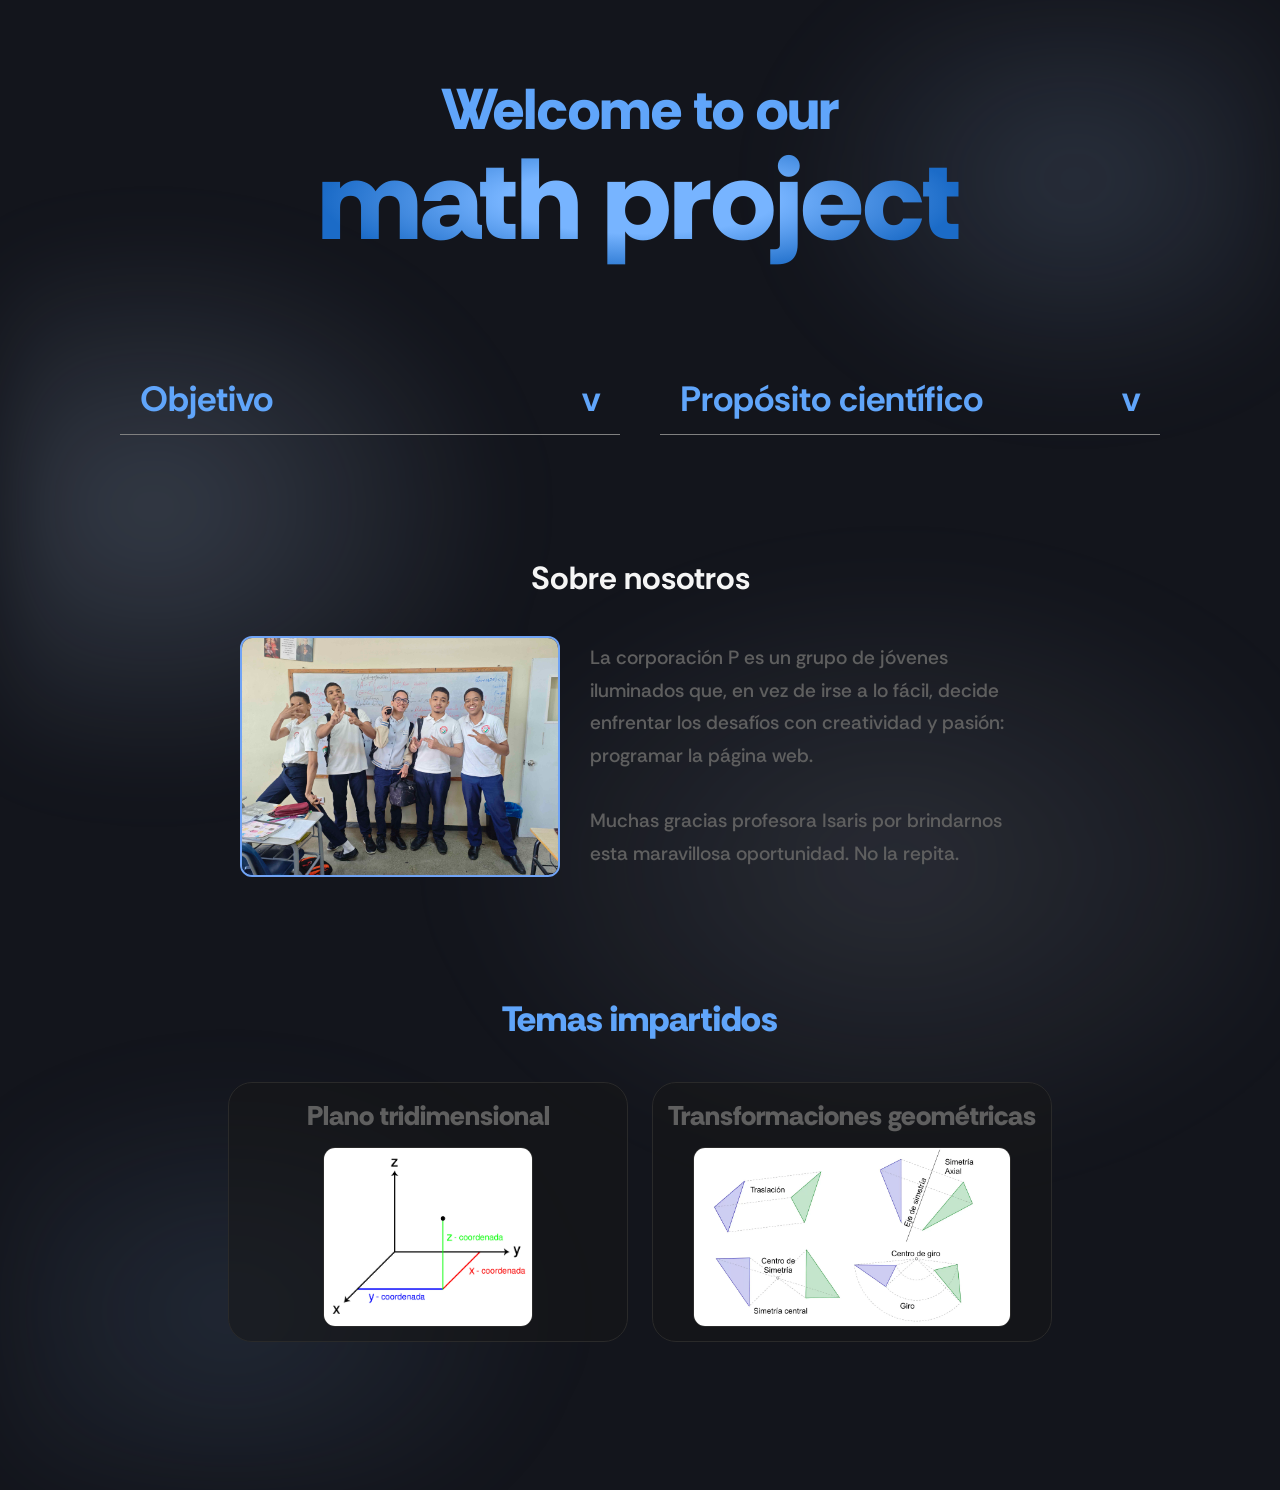
==== index.html @ 7d9f314c "micro-fix #9" ====
<!DOCTYPE html>
<html>

<head>
    <link rel="stylesheet" href="super2.css">
    <link rel="stylesheet" href="super1.css">
    <meta charset="utf-8">
    <title>Inicio</title>
</head>

<body style="font-size: 120%;">
    <div class="hovering-bar">

        <a class="bar-logo" href="index.html">CP</a>

        <ul class="linkbar">
            <li><a href="Planos.html">Planos</a></li>
            <li><a href="Transformaciones.html">Transformaciones</a></li>
        </ul>

        <article class="linkbar-right">
            <a href="suscripcion.html">Doname porfa</a>
        </article>
    </div>

<section>
    <h1 class="haches fade-up" style="font-size: 300%">Welcome to our<br><span class="half-title" style="font-size: 200%">math project</span></h1>
    
    <div class="dropdown-markup">
        <div class="dropdown-box fade-up">
            <article class="dropdown-heading">
                <h3 class="haches" style="margin: 0;">Objetivo<span>v</span></h3>
            </article>
            <article class="dropdown-text">
                <p class="texto" style="text-align: justify !important;">El objetivo de esta página web es tanto comprender qué son los elementos matemáticos plano tridimensional y transformación geométrica, como también la importancia y uso de cada uno en el día a día.</p>
            </article>
        </div>
        <div class="dropdown-box fade-up">
            <article class="dropdown-heading">
                <h3 class="haches" style="margin: 0;">Propósito científico<span>v</span></h3>
            </article>
            <article class="dropdown-text">
                <p class="texto" style="text-align: justify !important;">Comprender de manera clara y estructurada los conceptos fundamentales de los elementos geométricos en el plano y en el espacio tridimensional, así como las transformaciones geométricas, y analizar su relevancia práctica y aplicaciones en la vida cotidiana, afin de fomentar una comprensión matemática significativa y funcional.</p>
            </article>
        </div>
    </div>

    <div class="about-us fade-up">
        <h2>Sobre nosotros</h2>
        <img src="imagenes/IMG_20260525_134400.jpg" class="about-us-img">
        <p class="about-us-text fade-up">La corporación P es un grupo de jóvenes iluminados que, en vez de irse a lo fácil, decide enfrentar los desafíos con creatividad y pasión: programar la página web.<br><br>Muchas gracias profesora Isaris por brindarnos esta maravillosa oportunidad. No la repita.</p>
    </div>
</section>

<section>
    <h1 class="haches fade-up">Temas impartidos</h1>
    <div class="topics-grid fade-up" style="margin-bottom: 80px;">
        <article class="topics-card">
            <a href="Planos.html" class="clickable-region"></a>
            <h3>Plano tridimensional</h3>
            <img src="imagenes/Coord_planes_color_es.jpg" class="topics-card"></img>
        </article>
        <article class="topics-card">
            <a href="Transformaciones.html" class="clickable-region"></a>
            <h3>Transformaciones geométricas</h3>
            <img src="imagenes/transformaciones-isomericas.webp" class="topics-card"></img>
        </article>
    </div>
</section>

<script src="scrips.js"></script>
</body>

</html>
---- super2.css ----
/* Decoracion de la pagina */

@import url('https://fonts.googleapis.com/css2?family=Rethink+Sans:ital,wght@0,400..800;1,400..800&display=swap');

/* <-- alinear texto */
h1,
h2,
h3,
p,
body {
    font-family: 'Rethink Sans', sans-serif;
    text-decoration: wavy;
    text-align: center !important;
    margin-bottom: 40px;
}

.lista {
    font-size: 1.6rem;
    text-decoration: none;
    color: #ffffff;
    text-align: start;
}

/* <-- tamaño del texto */
.hero h1,
.hero h2 {
    font-size: 3rem;
}

/* añadir margen */
body {
    margin: 0 40px;
    padding-top: 80px;
}

.haches {
    font-size: 2.2rem;
    color: rgb(96, 165, 250);
    text-align: left;
    line-height: 1.05;
}

.half-title {
    font-size: 4.7rem;
    padding-top: 4px;
    padding-bottom: 4px;
    background: radial-gradient(rgb(119, 180, 255) 30%, rgb(27, 107, 199) 70%);
    background-clip: text;
    color: transparent;
}

.hovering-bar {
    display: flex;
    align-items: center;
    justify-content: space-between;
    height: 14%;
    padding: 0 80px;
    width: 100%;
    position: fixed;
    top: 0;
    left: 0;
    z-index: 999;
    transform: translateY(-100%);
    background: rgba(51, 51, 61, 0.5);
    transition: all 0.3s ease;
    backdrop-filter: blur(8px);
}

.hovering-bar:before {
    content: "";
    position: absolute;
    bottom: -45px;
    width: 100%;
    height: 45px;
}

.hovering-bar:hover {
    transform: translateY(0);
}

.bar-logo {
    display: inline-block;
    background: #d4d3eb;
    border-radius: 8px;
    color: #53aa40;
    font-weight: 900;
    font-size: 140%;
    padding: 4px 12px;
    text-decoration: none;
}

.linkbar {
    display: flex;
    list-style: none;
    gap: 0;
    margin: 0;
    padding: 0;
}

.linkbar a {
    display: block;
    padding: 0 12px;
    font-weight: 700;
    font-size: 150%;
    letter-spacing: 1.5px;
    text-transform: uppercase;
    color: #111;
    text-decoration: none;
    line-height: 50px;
}

.linkbar a:hover {
    opacity: 0.5;
}

.linkbar-right {
    display: flex;
    align-items: center;
    gap: 16px;
    font-weight: 700;
    font-size: 150%;
    letter-spacing: 1.5px;
    text-transform: uppercase;
}

.linkbar-right a {
    text-decoration: none;
}

.about-us {
    display: flex;
    flex-wrap: wrap;
    align-items: center;
    gap: 30px;
    width: 800px;
    margin-bottom: 60px;
}

.about-us-img {
    display: block;
    width: 320px;
    height: auto;
    border: 2px solid rgb(112, 163, 245);
    border-radius: 12px;
    flex-shrink: 0;
}

.about-us-text {
    display: block;
    width: auto;
    margin: 0 !important;
    flex: 1;
    overflow-wrap: break-word;
    text-align: start !important;
}

.about-us h2 {
    display: block;
    width: 100%;
    margin-bottom: 0 !important;
    align-items: center;
    text-align: center;
    font-weight: 700;
    font-size: 2rem;
    color: whitesmoke
}

.topics-grid {
    display: grid;
    grid-template-columns: repeat(2, minmax(0, 1fr));
    max-width: 1100px;
    gap: 16px;
    margin-bottom: 120px;
    align-items: center;
    justify-content: center;
}

.topics-card {
    display: flex;
    flex-direction: column;
    align-items: center;
    justify-content: center;
    background: rgba(23, 23, 23, 0.5);
    border: 1px solid rgb(42, 42, 42);
    border-radius: 24px;
    margin: 4px;
    width: 400px;
    height: 260px;
    transition: all 0.3s ease;
    backdrop-filter: blur(6px);
}

.topics-card h3 {
    font-weight: 800;
    font-size: 1.7rem;
    text-align: center;
    margin: 0;
}

.topics-card p {
    font-size: 1.2rem;
    text-align: center;
    justify-content: center;
}

.topics-card img {
    margin-top: 8px;
    width: auto;
    height: 180px;
    object-fit: cover;
    border-radius: 12px;
}

.topics-card:hover {
    transform: translateY(-6px);
    border-color: rgba(112, 163, 245, 0.5);
}

.topics-grid:has(.topics-card:nth-child(n+3):hover) .topics-card:nth-child(-n+2) {
    transform: translateY(-6px);
}

.lospuntosenelplano {
    max-width: 1000px;
    margin-bottom: 40px;
}

.lospuntosenelplano .haches {
    margin-bottom: 48px;
    color: whitesmoke;
    text-align: center;
}

.lospuntosenelplano .texto {
    text-align: justify !important;
}

.clickable-region {
    position: absolute;
    top: 0;
    left: 0;
    width: 100%;
    height: 100%;
    z-index: 8;
    cursor: pointer;
}

.massive-popup {
    position: fixed;
    top: 50%;
    left: 50%;
    width: 90%;
    height: 90%;
    background: #13151c !important;
    background-repeat: no-repeat;
    z-index: 1998;
    display: flex;
    flex-direction: column;
    justify-content: flex-start;
    align-items: center;
    overflow-y: auto;
    border-radius: 32px;
    border: 2px solid rgba(65, 72, 79, 0.5);
    padding: 40px;
    opacity: 0;
    visibility: hidden;
    transform: translate(-50%, -50%) scale(0);
    transition: all 0.3s ease;
}

.massive-popup.is-visible {
    opacity: 1;
    visibility: visible;
    transform: translate(-50%, -50%) scale(1);
}

.massive-popup::before {
    content: '';
    inset: 0;
    position: absolute;
    background:
        radial-gradient(ellipse 520px 400px at 12% 34%, rgba(176, 199, 230, 0.22), transparent 70%),
        radial-gradient(ellipse 420px 320px at 84% 12%, rgba(145, 174, 215, 0.18), transparent 72%),
        radial-gradient(ellipse 620px 420px at 70% 58%, rgba(205, 216, 232, 0.12), transparent 74%),
        radial-gradient(ellipse 460px 340px at 18% 88%, rgba(111, 145, 188, 0.16), transparent 72%);
    background-repeat: no-repeat;
    filter: blur(40px);
    z-index: -1;
}

#backdrop-overlay {
    position: fixed;
    top: 0;
    left: 0;
    width: 100%;
    height: 100%;
    backdrop-filter: blur(12px) brightness(0.7);
    z-index: 1997;
    opacity: 0;
    visibility: hidden;
    transition: all 0.3s ease;
}

#backdrop-overlay.is-visible {
    opacity: 1;
    visibility: visible;
}

#video-overlay {
    position: fixed;
    top: 0;
    left: 0;
    width: 100%;
    height: 100%;
    transform: translateX(0) translateY(0);
    backdrop-filter: blur(12px) brightness(0.7);
    z-index: 1999;
    opacity: 0;
    visibility: hidden;
    transition: all 0.3s ease;
}

#video-overlay.is-visible {
    opacity: 1;
    visibility: visible;
}

.degradado-1 {
    position: relative;
    width: 1280px;
    border: 0;
    height: 18px;
    background: linear-gradient(to right, #5290f3, #7034fb);
    margin-bottom: 80px;
}

.degradado-1-T {
    background: linear-gradient(to right, #5290f3, #7034fb);
    background-clip: text;
    -webkit-background-clip: text;
    -webkit-text-fill-color: transparent;
    color: transparent;
    margin-bottom: 0px;
}

.degradado-2 {
    position: relative;
    width: 1280px;
    border: 0;
    height: 18px;
    background: linear-gradient(to right, #5290f3, #2bf96c);
    margin-bottom: 80px;
}

.degradado-2-T {
    background: linear-gradient(to right, #5290f3, #2bf96c);
    background-clip: text;
    -webkit-background-clip: text;
    -webkit-text-fill-color: transparent;
    color: transparent;
    line-height: 1.05;
    font-size: 6rem;
    padding-bottom: 120px;
}

.texto {
    font-size: 1.4rem;
    color: #f3f4f6;
    max-width: 1160px;
}

.texto a {
    transition: all 0.1s ease;
}

.texto a:hover {
    opacity: 0.5;
}

.octantes-row {
    display: flex;
    align-items: center;
    gap: 40px;
    margin-top: 40px;
    margin-bottom: 40px;
}

.octantes-text {
    flex: 1;
}

.octantes-text .texto {
    text-align: justify !important;
}

.octantes-text .haches {
    margin-bottom: 48px;
    color: whitesmoke;
    text-align: center;
}

.dropdown-markup {
    display: flex;
    flex-direction: row;
    gap: 40px;
    margin: 80px 80px 100px;
}

.dropdown-box {
    display: inline-block;
}

.dropdown-heading {
    position: relative;
    cursor: pointer;
    margin: 0;
    padding: 0 20px;
    height: fit-content;
    padding-bottom: 16px;
    border-bottom: 1px solid grey;
}

.dropdown-heading h3 {
    display: flex;
    justify-content: space-between;
    width: 100%;
    align-items: center;
}

.dropdown-text {
    position: relative;
    margin: 0;
    height: fit-content;
    padding-top: 16px;
    max-height: 0;
    overflow: hidden;
    transition: all 0.5s ease;
}

.dropdown-text.open {
    max-height: 400px;
}

.imagen-boton {
    transition: transform 0.2s ease;
    cursor: pointer;
    outline: 3px solid rgb(0, 174, 255);
    outline-offset: 4px;
}

.imagen-boton:hover {
    transform: scale(1.07);
}

.hero {
    position: relative;
    text-align: center;
    display: flex;
    flex-direction: column;
    align-items: center;
    opacity: 10;
    margin-bottom: 64px;
}

section {
    position: relative;
    text-align: center;
    min-height: 250px;
    display: flex;
    flex-direction: column;
    align-items: center;
    opacity: 10;
    margin-bottom: 64px;
}

* {
    margin: 0;
    padding: 0;
    box-sizing: border-box;
}

body {
    font-family: 'Segoe UI', Arial, sans-serif;
    color: #5f5f5f;
    line-height: 1.7;
    font-weight: 500;
}

h1,
h2 {
    font-weight: 900;
    color: #3e60b8;
}

.transformaciones-table {
    border-collapse: collapse;
    width: 100%;
    margin-top: 20px;
    color: #f3f4f6;
    font-size: 1.1rem;
}

.transformaciones-table th,
.transformaciones-table td {
    border: 1px solid rgba(96, 165, 250, 0.3);
    padding: 10px 20px;
    text-align: center;
}

.transformaciones-table th {
    background: rgba(96, 165, 250, 0.15);
    font-weight: 700;
    color: rgb(96, 165, 250);
}

.transformaciones-table tr:hover td {
    background: rgba(96, 165, 250, 0.05);
}

.card {
    background: white;
    border-radius: 24px;
    padding: 30px;
    box-shadow: 0 12px 30px rgba(225, 29, 138, 0.12);
}

.trans {
    text-align: left !important;
    font-size: medium;
    margin-bottom: 80px;
}

.trans strong {
    color: #60a5fa;
    font-size: 18px;
}

.trans p {
    margin-top: 5px;
    color: #d1d5db;
    text-align: left !important;
}

.trans-item {
    display: flex;
    align-items: center;
    justify-content: space-between;
    gap: 2px;
    margin-bottom: 15px;
}

.trans-text {
    flex: 1;
    font-size: 22px;
}

.trans-item img {
    width: 200px;
    height: 150px;
    object-fit: contain;
    border-radius: 8px;
    margin-right: 800px;
}

.trans-img {
    outline: 3px solid rgb(0, 174, 255);
    outline-offset: -8px;
    transition: transform 0.2s ease;
}

.trans-img:hover {
    transform: translateY(-14px) scale(1.05);
}

.faq-header {
    background: none;
    border: none;
    cursor: pointer;
    font-weight: bold;
    font-size: 1.3rem;
    display: flex;
    justify-content: space-between;
    align-items: center;
    width: 100%;
    padding: 8px 0;
    text-align: left;
    color: #60a5fa;
}

.faq-chevron {
    transition: transform 0.3s ease;
}

.faq-item.open .faq-chevron {
    transform: rotate(180deg);
}

.faq-body {
    max-height: 0;
    overflow: hidden;
    transition: max-height 0.3s ease;
}

.faq-item.open .faq-body {
    max-height: 600px;
}

#anuncio-1 {
    width: 650px;
    position: fixed;
    top: 50%;
    left: 50%;
    transform: translate(-50%, -50%);
    padding: 20px;
    z-index: 1000;
    opacity: 0;
    pointer-events: none;
}

#anuncio-1 img {
    width: 650px;
    height: auto;
}

#equis {
    position: absolute;
    top: 8px;
    right: 8px;
    background: none;
    border: none;
    font-size: 1.5rem;
    cursor: pointer;
    color: #5f5f5f;
}

#anuncio-1 .contenedor {
    position: relative;
}

div[id^="video-"] {
    display: none;
    position: fixed;
    top: 50%;
    left: 50%;
    transform: translateX(-50%) translateY(-50%);
    width: 90%;
    height: 90%;
    z-index: 2000;
}

div[id^="video-"].is-visible {
    display: block;
}

div[id^="video-"] iframe {
    width: 100%;
    height: 100%;
}
---- super1.css ----
html {
    position: relative;
    background: #13151c !important;
}

html::before {
    content: '';
    inset: 0;
    position: absolute;
    background:
        radial-gradient(ellipse 520px 400px at 12% 34%, rgba(176, 199, 230, 0.22), transparent 70%),
        radial-gradient(ellipse 420px 320px at 84% 12%, rgba(145, 174, 215, 0.18), transparent 72%),
        radial-gradient(ellipse 620px 420px at 70% 58%, rgba(205, 216, 232, 0.12), transparent 74%),
        radial-gradient(ellipse 460px 340px at 18% 88%, rgba(111, 145, 188, 0.16), transparent 72%);
    background-repeat: no-repeat;
    filter: blur(40px);
    z-index: -1;
}

.fade-up {
    opacity: 0;
    transform: translateY(-24px) scale(1.1);
    filter: blur(8px) brightness(3);
    transition: all 0.8s ease;
}

.fade-up.visible {
    opacity: 1;
    transform: translateY(0) scale(1);
    filter: blur(0) brightness(1);
}
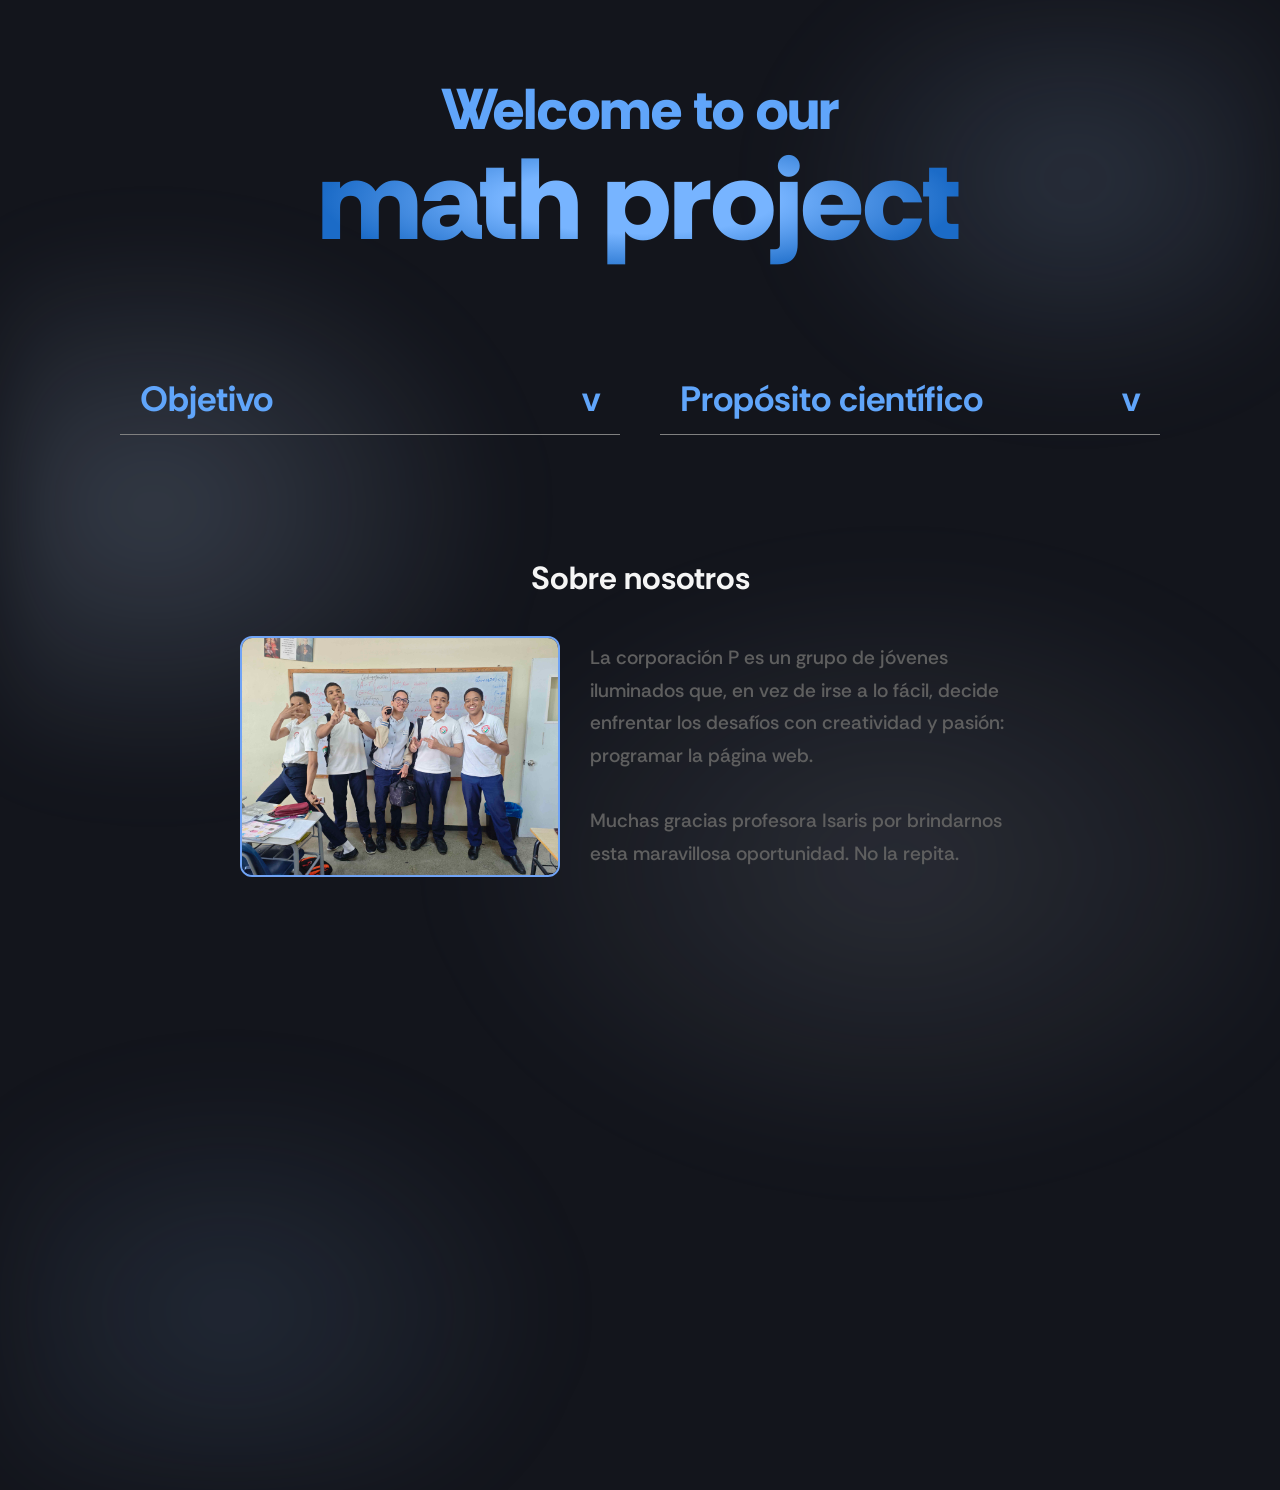
==== commit e82aa39b: "micro-fix #10" ====
--- a/index.html
+++ b/index.html
@@ -11,15 +11,15 @@
 <body style="font-size: 120%;">
     <div class="hovering-bar">
 
-        <a class="bar-logo" href="index.html">CP</a>
+        <a class="bar-logo" href="index.html" style="font-size: 100%">CP</a>
 
         <ul class="linkbar">
-            <li><a href="Planos.html">Planos</a></li>
-            <li><a href="Transformaciones.html">Transformaciones</a></li>
+            <li><a href="Planos.html" style="font-size: 120%">Planos</a></li>
+            <li><a href="Transformaciones.html" style="font-size: 120%">Transformaciones</a></li>
         </ul>
 
         <article class="linkbar-right">
-            <a href="suscripcion.html">Doname porfa</a>
+            <a href="suscripcion.html" style="font-size: 120%">Doname porfa</a>
         </article>
     </div>
 
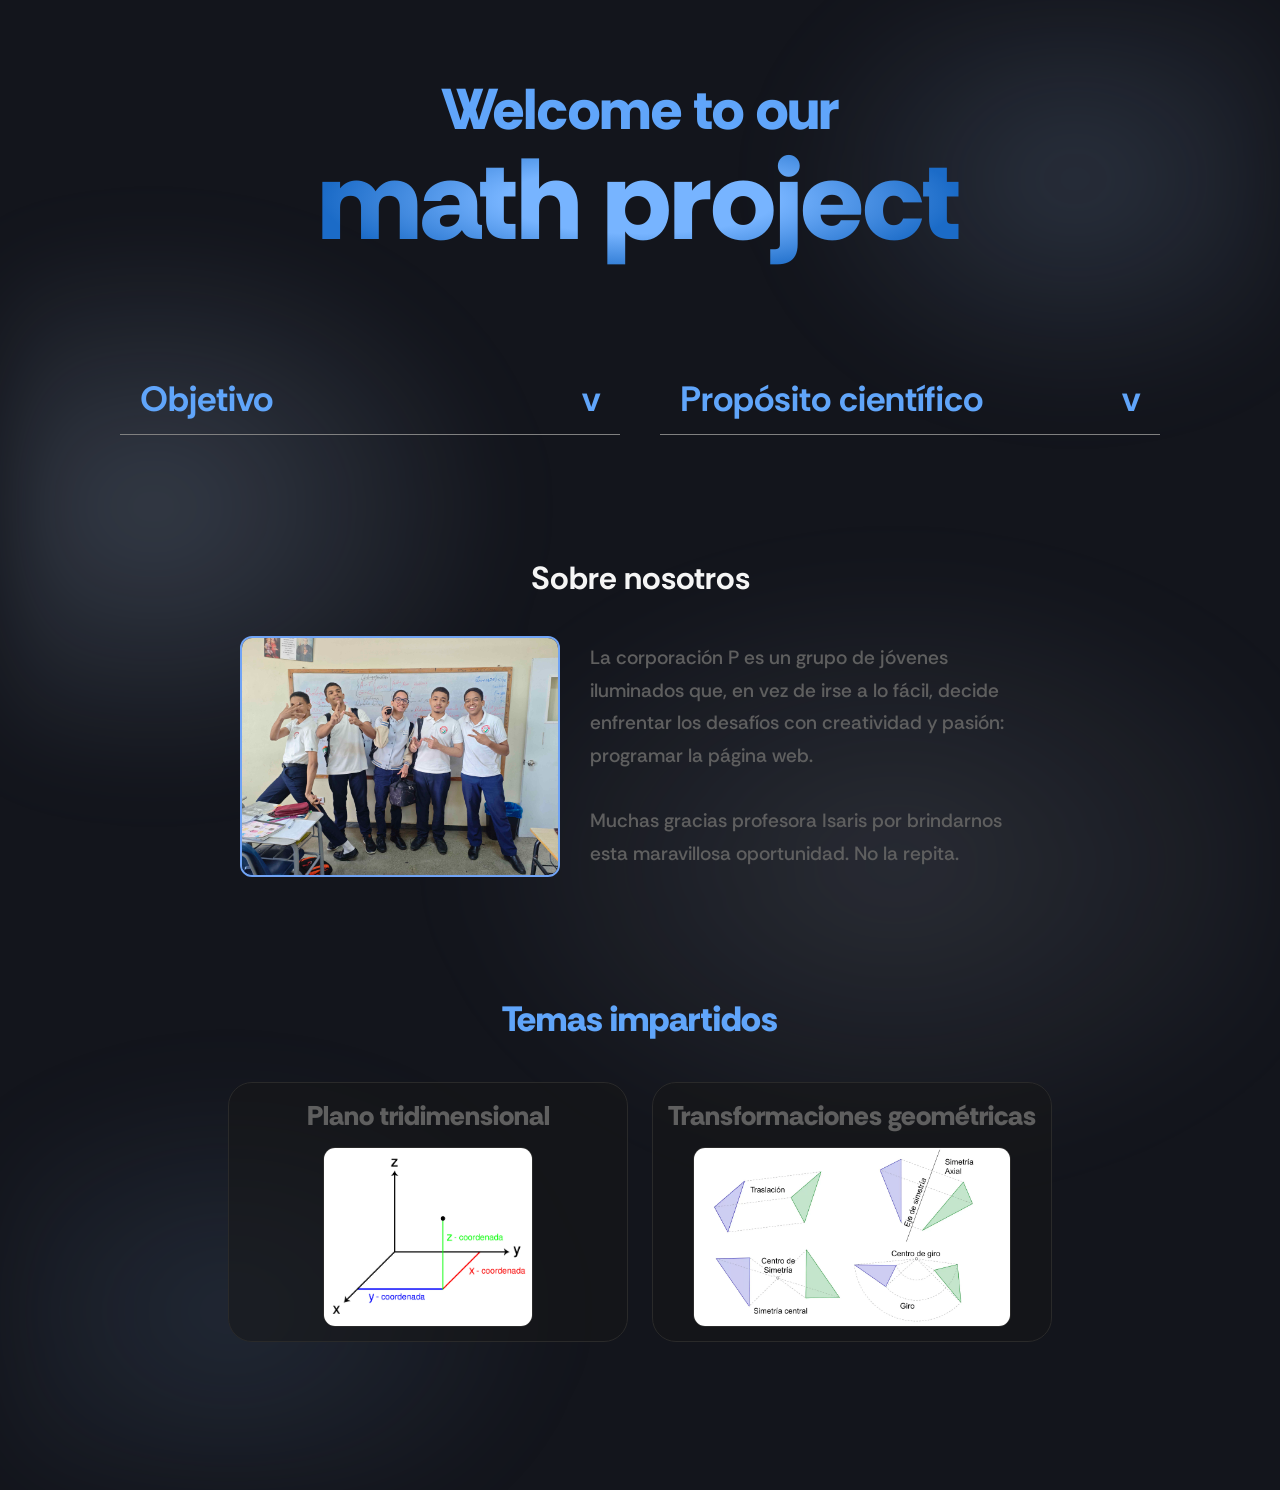
==== commit 6f704d9a: "micro-fix #11" ====
--- a/index.html
+++ b/index.html
@@ -11,7 +11,7 @@
 <body style="font-size: 120%;">
     <div class="hovering-bar">
 
-        <a class="bar-logo" href="index.html" style="font-size: 100%">CP</a>
+        <a class="bar-logo" href="index.html" style="font-size: 110%">CP</a>
 
         <ul class="linkbar">
             <li><a href="Planos.html" style="font-size: 120%">Planos</a></li>
@@ -19,7 +19,7 @@
         </ul>
 
         <article class="linkbar-right">
-            <a href="suscripcion.html" style="font-size: 120%">Doname porfa</a>
+            <a href="suscripcion.html" style="font-size: 100%">Doname porfa</a>
         </article>
     </div>
 
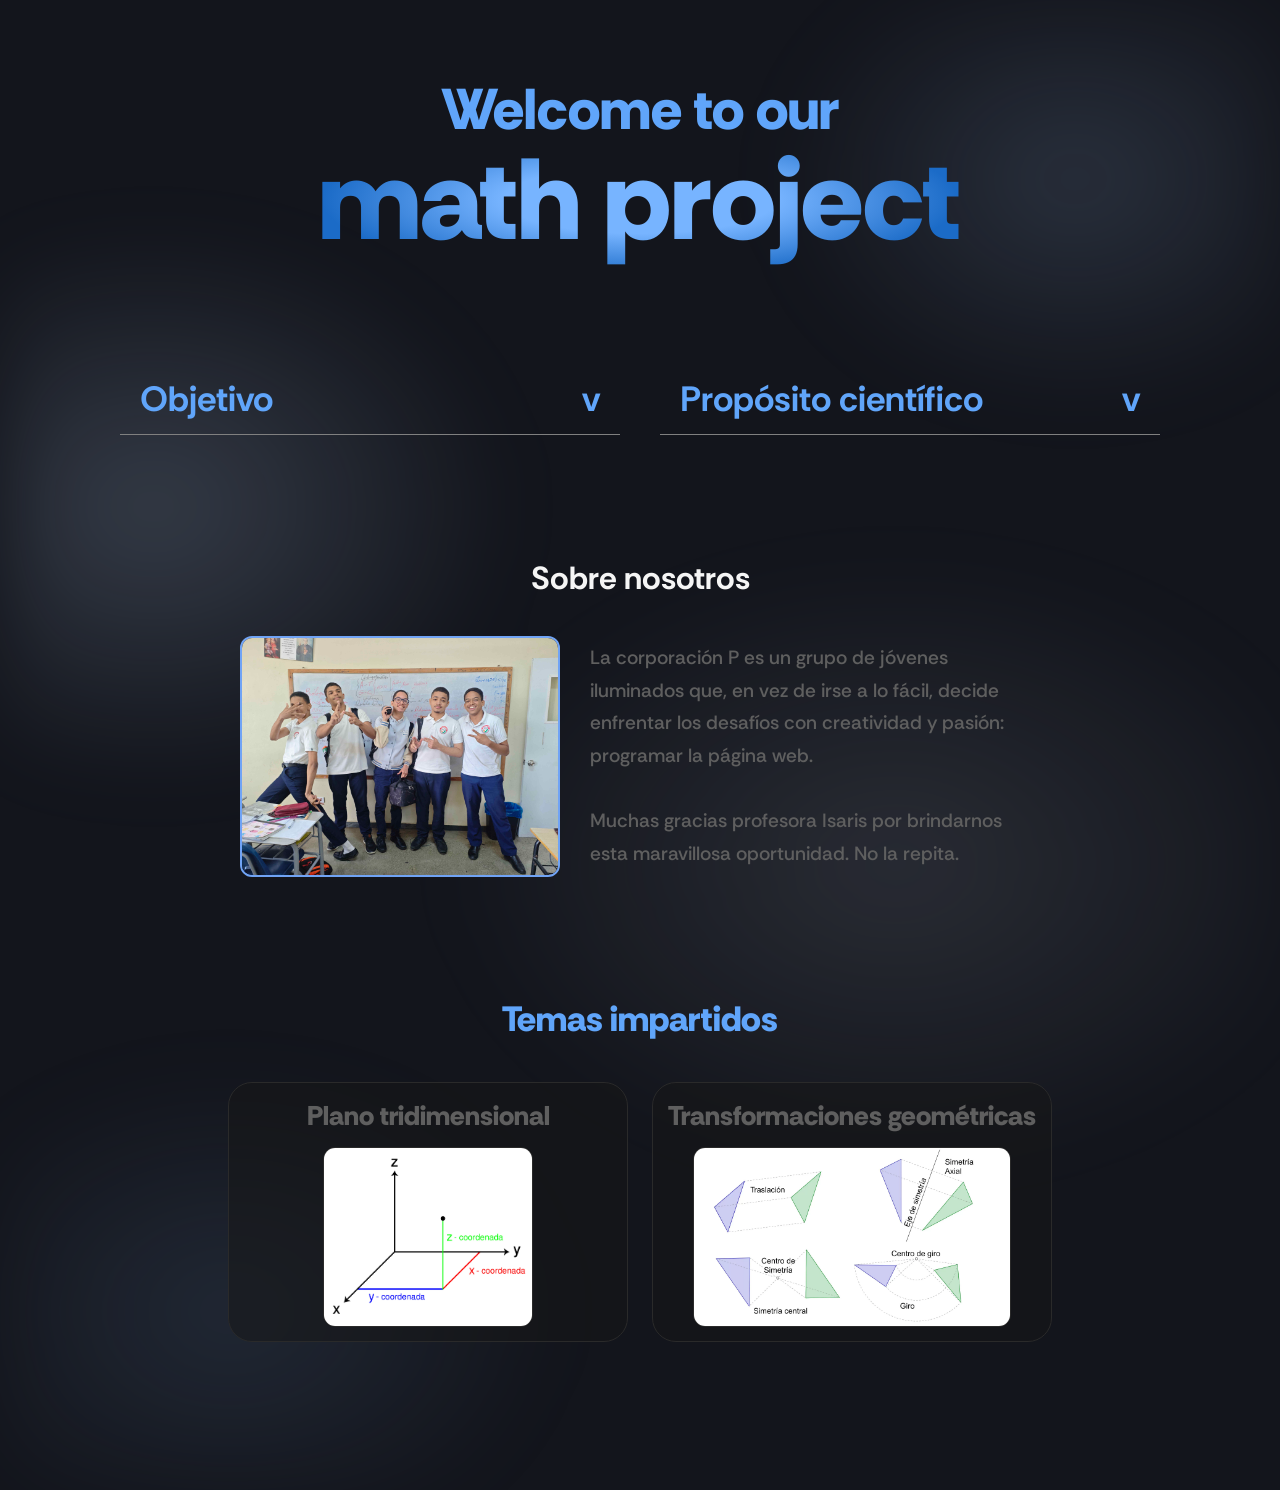
==== commit 20a27583: "micro-fix #12" ====
--- a/index.html
+++ b/index.html
@@ -11,7 +11,7 @@
 <body style="font-size: 120%;">
     <div class="hovering-bar">
 
-        <a class="bar-logo" href="index.html" style="font-size: 110%">CP</a>
+        <a class="bar-logo" href="index.html" style="font-size: 115%">CP</a>
 
         <ul class="linkbar">
             <li><a href="Planos.html" style="font-size: 120%">Planos</a></li>
@@ -19,7 +19,7 @@
         </ul>
 
         <article class="linkbar-right">
-            <a href="suscripcion.html" style="font-size: 100%">Doname porfa</a>
+            <a href="suscripcion.html" style="font-size: 80%">Doname porfa</a>
         </article>
     </div>
 
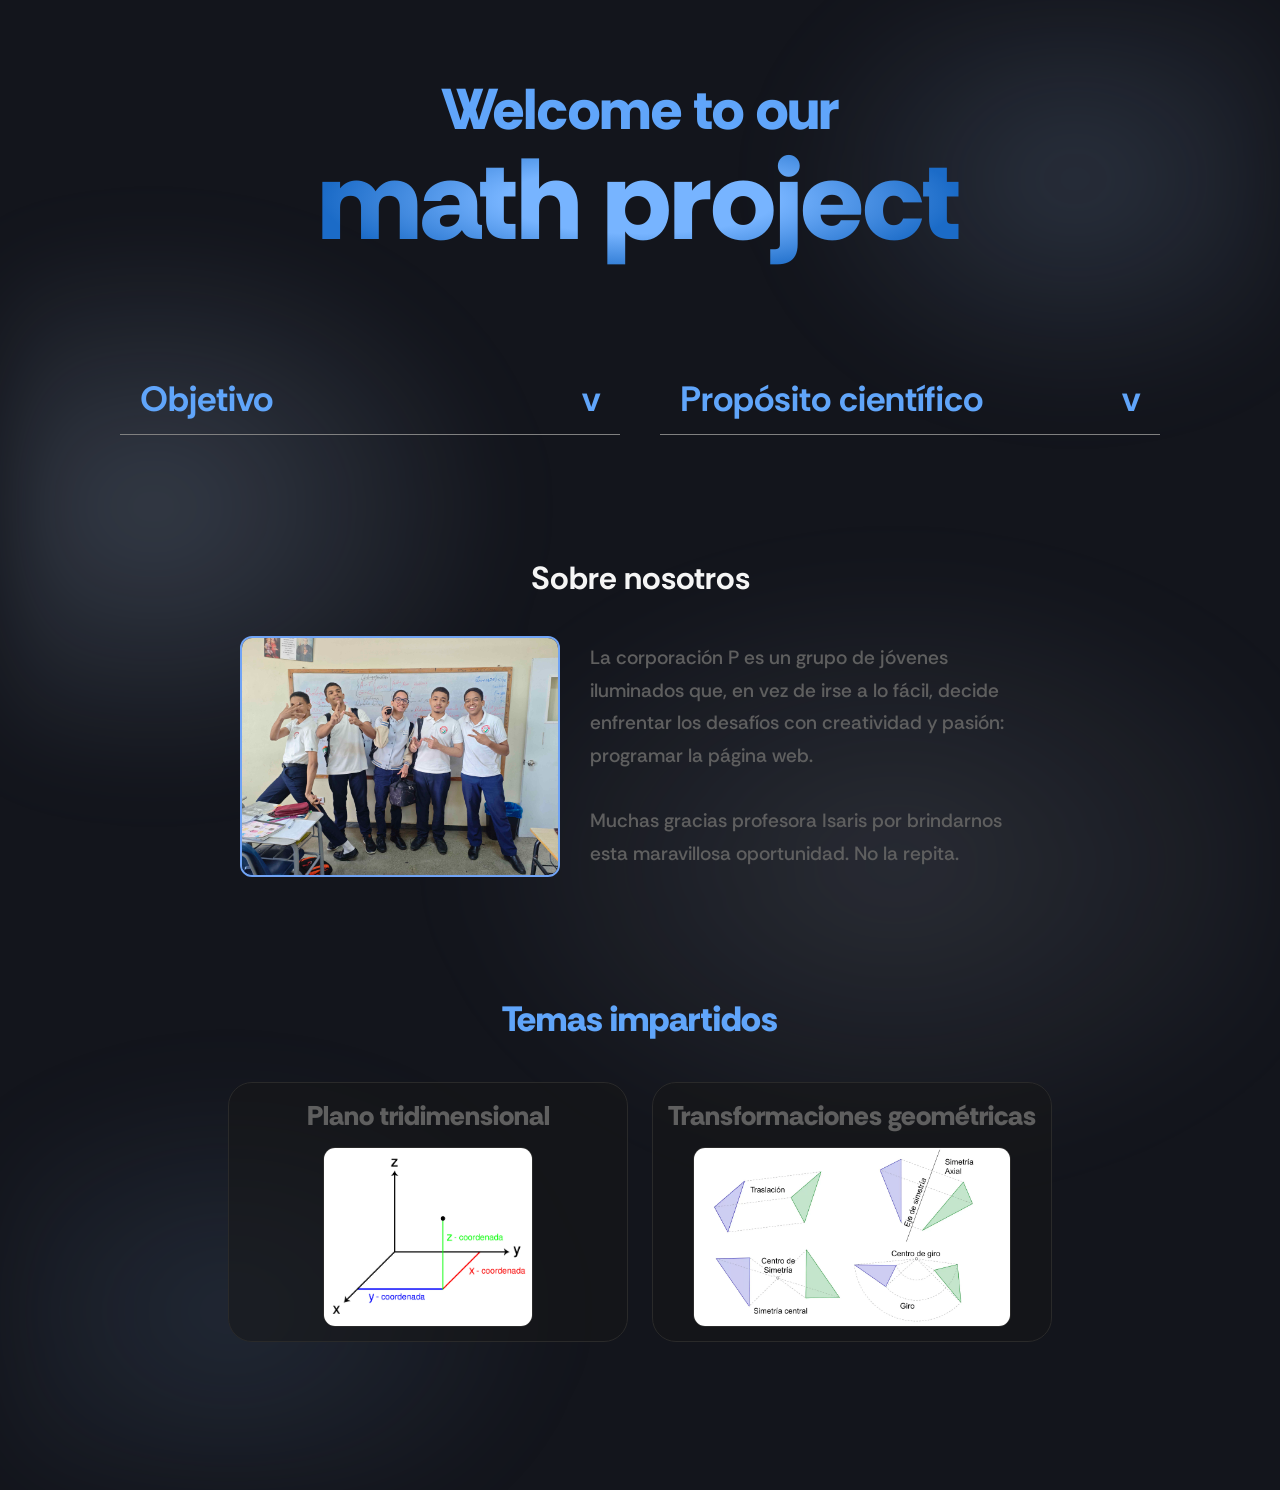
==== commit 982cce38: "micro-fix #15" ====
--- a/index.html
+++ b/index.html
@@ -32,7 +32,7 @@
                 <h3 class="haches" style="margin: 0;">Objetivo<span>v</span></h3>
             </article>
             <article class="dropdown-text">
-                <p class="texto" style="text-align: justify !important;">El objetivo de esta página web es tanto comprender qué son los elementos matemáticos plano tridimensional y transformación geométrica, como también la importancia y uso de cada uno en el día a día.</p>
+                <p class="texto" style="text-align: justify !important;">El objetivo de esta página web es desglosar qué son los elementos matemáticos, tales como el plano tridimensional y las transformaciones geométricas, así como su importancia y el uso de cada uno en el día a día.</p>
             </article>
         </div>
         <div class="dropdown-box fade-up">
@@ -40,7 +40,7 @@
                 <h3 class="haches" style="margin: 0;">Propósito científico<span>v</span></h3>
             </article>
             <article class="dropdown-text">
-                <p class="texto" style="text-align: justify !important;">Comprender de manera clara y estructurada los conceptos fundamentales de los elementos geométricos en el plano y en el espacio tridimensional, así como las transformaciones geométricas, y analizar su relevancia práctica y aplicaciones en la vida cotidiana, afin de fomentar una comprensión matemática significativa y funcional.</p>
+                <p class="texto" style="text-align: justify !important;">Comprender de manera clara y estructurada los conceptos fundamentales de los elementos geométricos en el plano y en el espacio tridimensional, al igual que las transformaciones geométricas, y analizar su relevancia práctica y sus aplicaciones en la vida cotidiana, a fin de fomentar una comprensión matemática significativa y funcional.</p>
             </article>
         </div>
     </div>
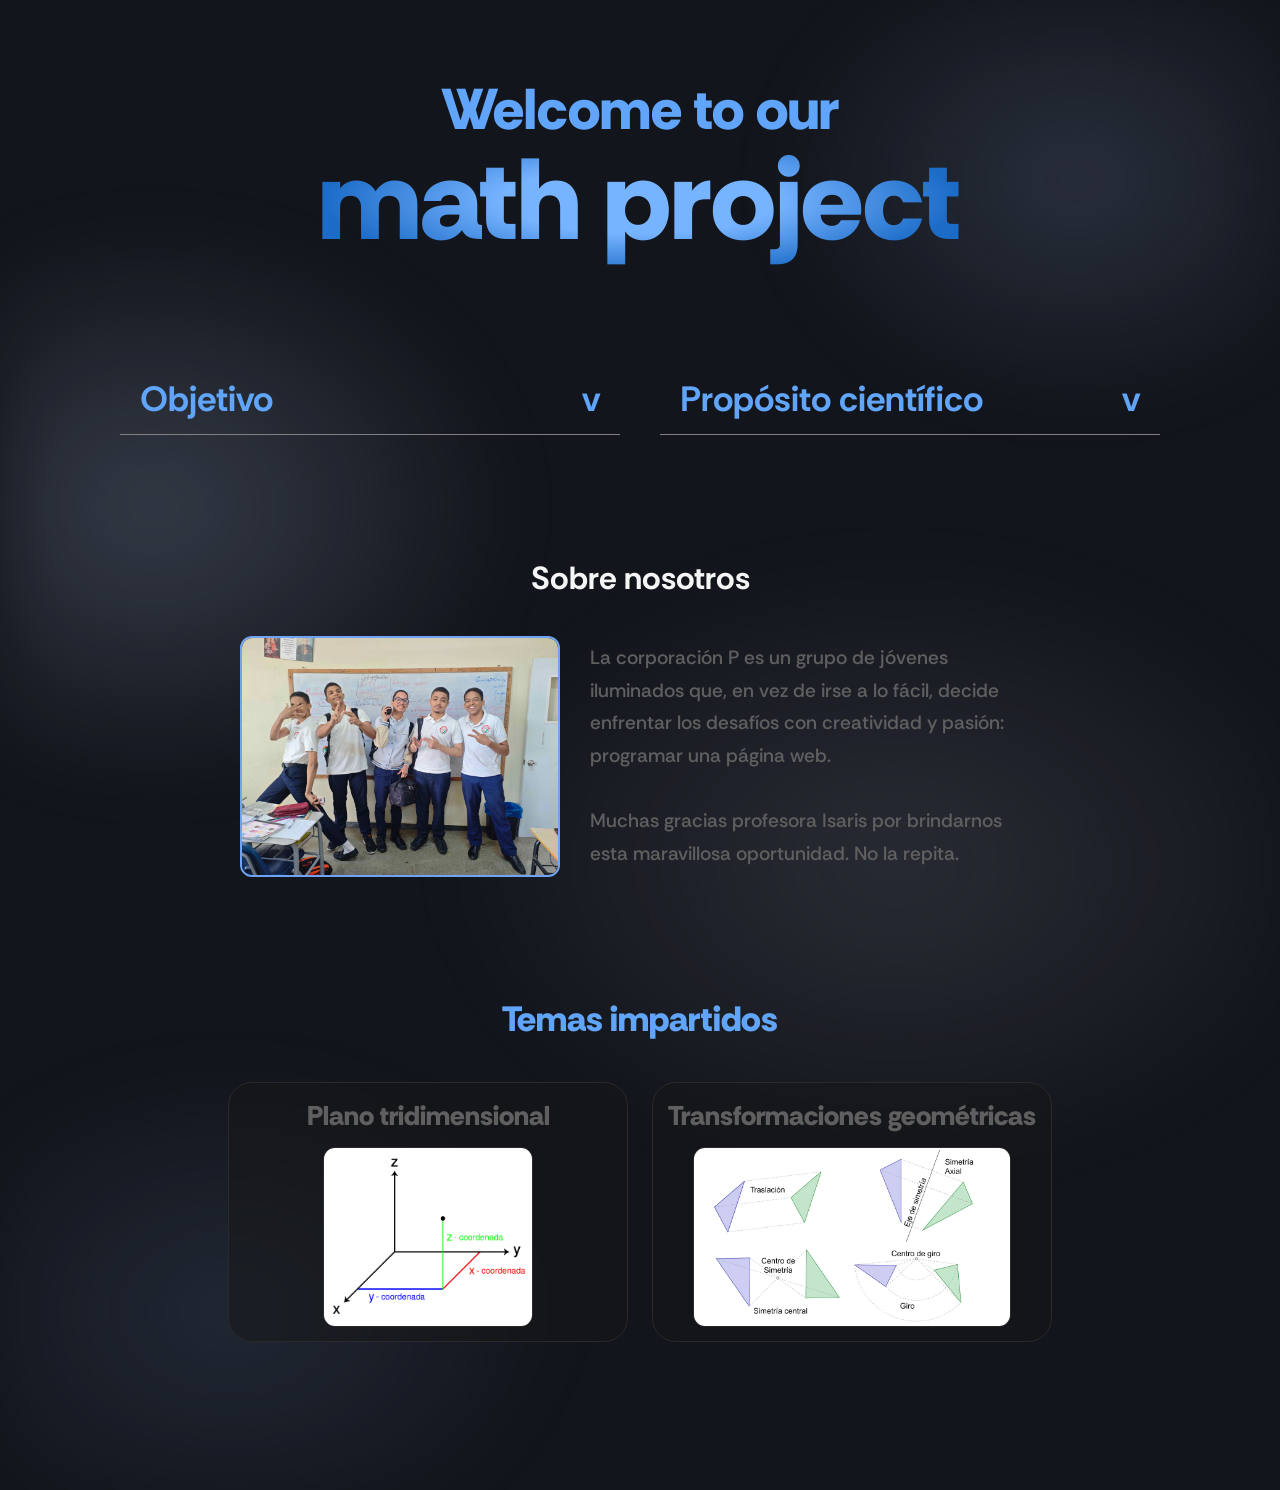
==== commit 1491522b: "micro-fix #16" ====
--- a/index.html
+++ b/index.html
@@ -48,7 +48,7 @@
     <div class="about-us fade-up">
         <h2>Sobre nosotros</h2>
         <img src="imagenes/IMG_20260525_134400.jpg" class="about-us-img">
-        <p class="about-us-text fade-up">La corporación P es un grupo de jóvenes iluminados que, en vez de irse a lo fácil, decide enfrentar los desafíos con creatividad y pasión: programar la página web.<br><br>Muchas gracias profesora Isaris por brindarnos esta maravillosa oportunidad. No la repita.</p>
+        <p class="about-us-text fade-up">La corporación P es un grupo de jóvenes iluminados que, en vez de irse a lo fácil, decide enfrentar los desafíos con creatividad y pasión: programar una página web.<br><br>Muchas gracias profesora Isaris por brindarnos esta maravillosa oportunidad. No la repita.</p>
     </div>
 </section>
 
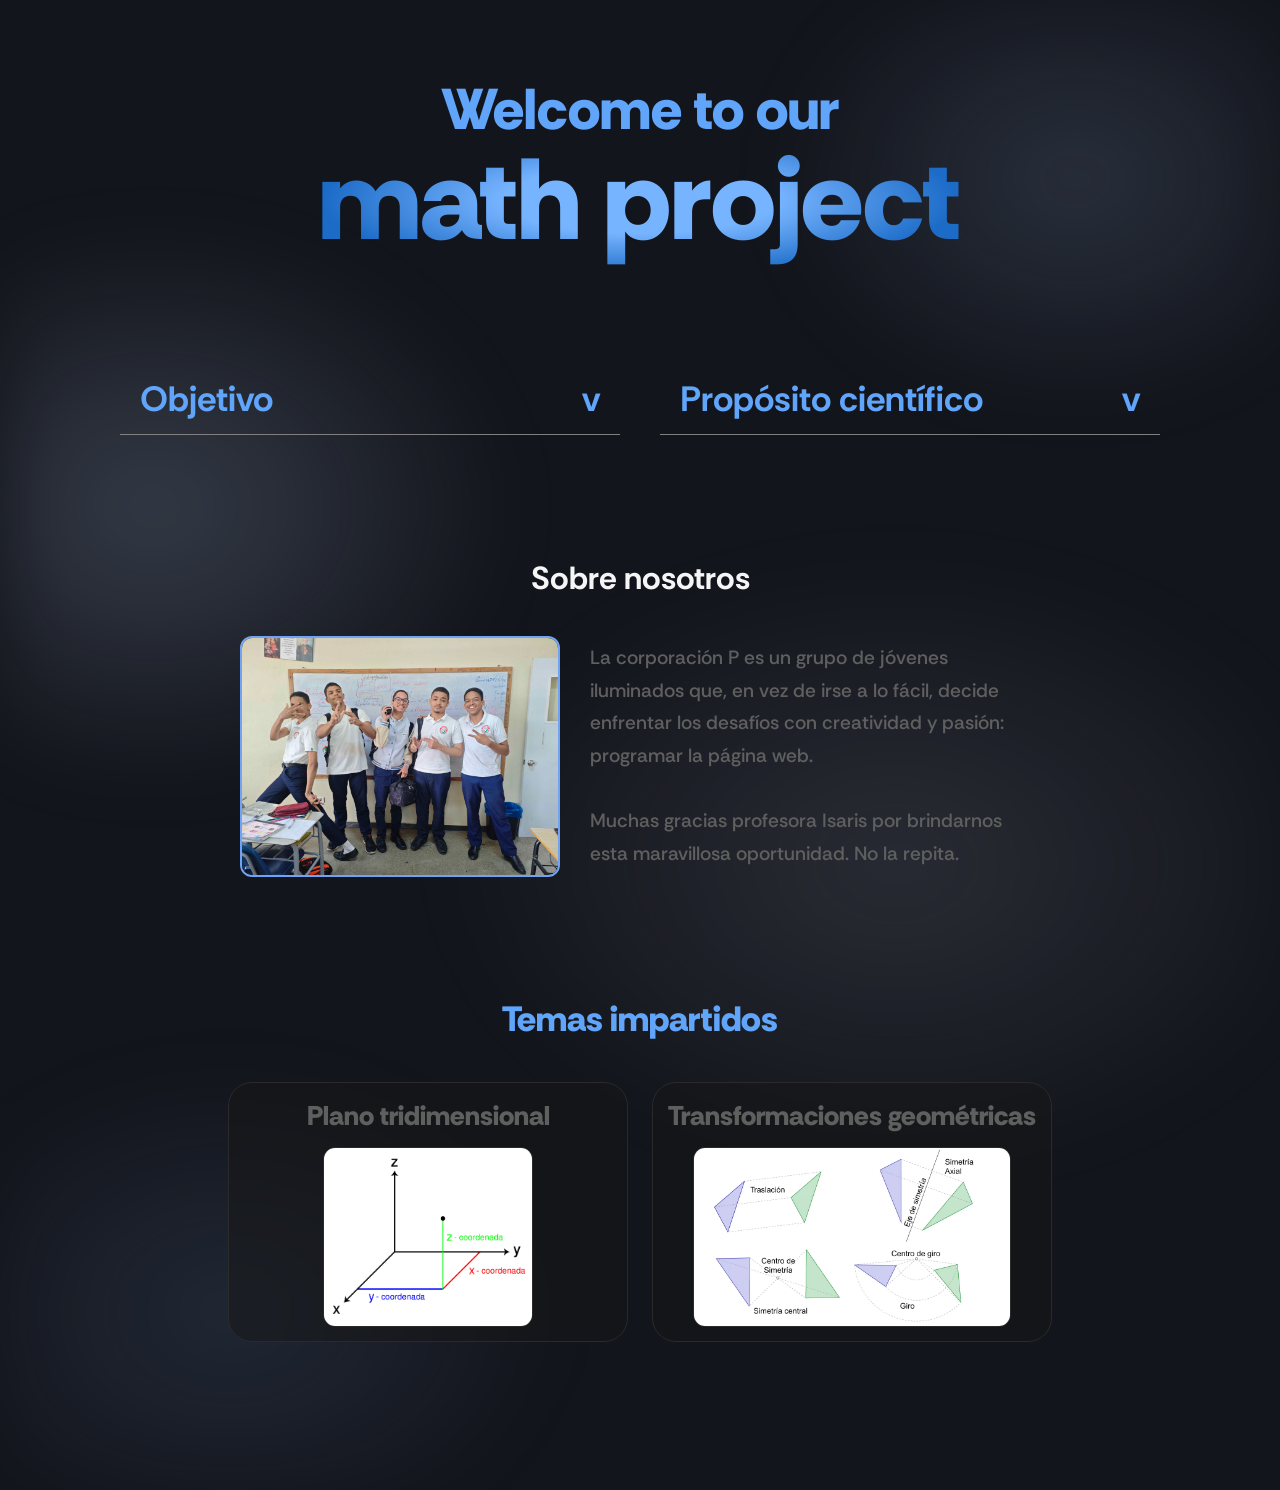
==== commit 4764dcd7: "micro-fix #17" ====
--- a/index.html
+++ b/index.html
@@ -48,7 +48,7 @@
     <div class="about-us fade-up">
         <h2>Sobre nosotros</h2>
         <img src="imagenes/IMG_20260525_134400.jpg" class="about-us-img">
-        <p class="about-us-text fade-up">La corporación P es un grupo de jóvenes iluminados que, en vez de irse a lo fácil, decide enfrentar los desafíos con creatividad y pasión: programar una página web.<br><br>Muchas gracias profesora Isaris por brindarnos esta maravillosa oportunidad. No la repita.</p>
+        <p class="about-us-text fade-up">La corporación P es un grupo de jóvenes iluminados que, en vez de irse a lo fácil, decide enfrentar los desafíos con creatividad y pasión: programar la página web.<br><br>Muchas gracias profesora Isaris por brindarnos esta maravillosa oportunidad. No la repita.</p>
     </div>
 </section>
 
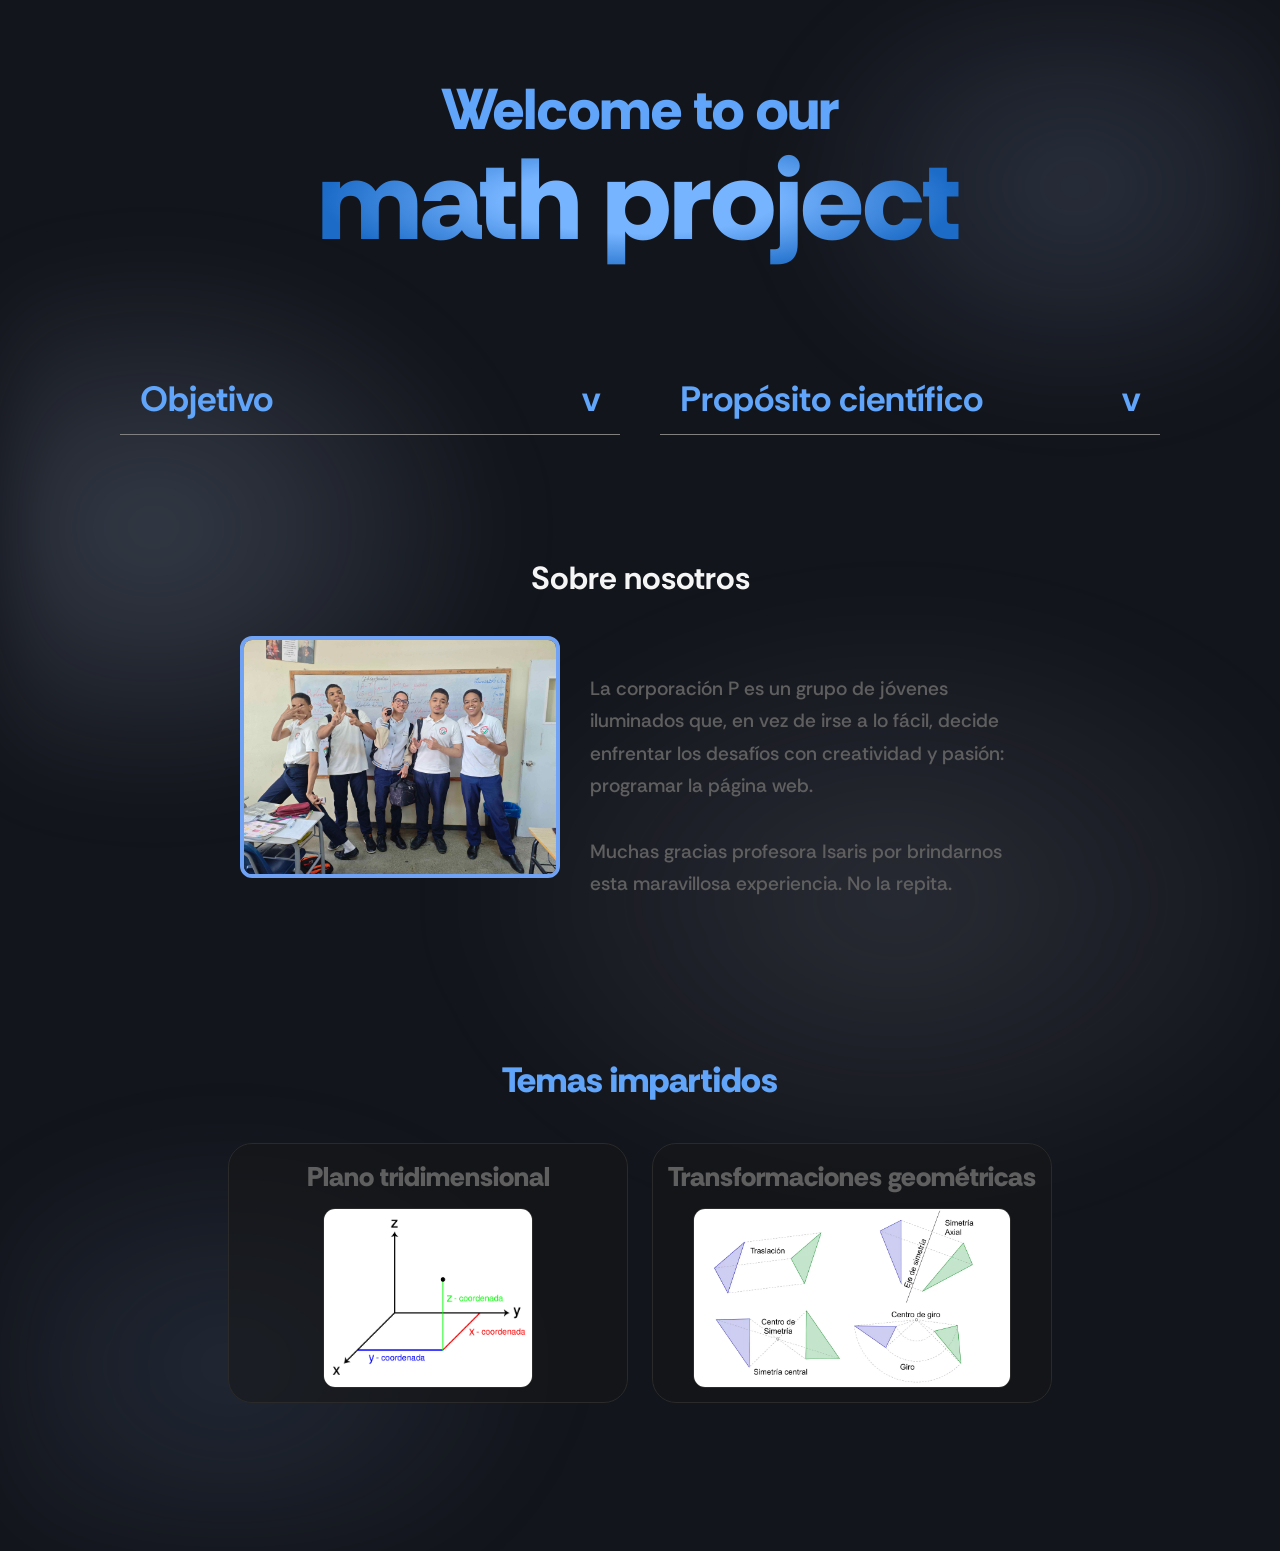
==== commit e52bbe02: "micro-fix #24" ====
--- a/index.html
+++ b/index.html
@@ -47,8 +47,10 @@
 
     <div class="about-us fade-up">
         <h2>Sobre nosotros</h2>
-        <img src="imagenes/IMG_20260525_134400.jpg" class="about-us-img">
-        <p class="about-us-text fade-up">La corporación P es un grupo de jóvenes iluminados que, en vez de irse a lo fácil, decide enfrentar los desafíos con creatividad y pasión: programar la página web.<br><br>Muchas gracias profesora Isaris por brindarnos esta maravillosa oportunidad. No la repita.</p>
+        <a href="imagenes/IMG_20260525_134400.jpg" target="_blank">
+            <img src="imagenes/IMG_20260525_134400.jpg" class="about-us">
+        </a>
+        <p class="about-us-text fade-up">La corporación P es un grupo de jóvenes iluminados que, en vez de irse a lo fácil, decide enfrentar los desafíos con creatividad y pasión: programar la página web.<br><br>Muchas gracias profesora Isaris por brindarnos esta maravillosa experiencia. No la repita.</p>
     </div>
 </section>
 
@@ -68,7 +70,14 @@
     </div>
 </section>
 
-<script src="scrips.js"></script>
-</body>
-
-</html>
+<div id="anuncio-1">
+    <div class="contenedor">
+        <img id="miImagen" src="imagenes/imagen20.jpg" alt="propaganda" />
+        <button id="equis">&#x2715;</button>
+    </div>
+</div>
+
+<script src="scrips.js"></script>
+</body>
+
+</html>
--- a/super2.css
+++ b/super2.css
@@ -136,13 +136,19 @@
     margin-bottom: 60px;
 }
 
-.about-us-img {
+.about-us img {
     display: block;
     width: 320px;
     height: auto;
-    border: 2px solid rgb(112, 163, 245);
+    border: 4px solid rgb(112, 163, 245);
     border-radius: 12px;
     flex-shrink: 0;
+    transition: transform 0.2s ease;
+    cursor: pointer;
+}
+
+.about-us img:hover {
+    transform: scale(1.07);
 }
 
 .about-us-text {
@@ -612,9 +618,17 @@
     left: 50%;
     transform: translate(-50%, -50%);
     padding: 20px;
-    z-index: 1000;
+    z-index: 2001;
     opacity: 0;
+    visibility: hidden;
     pointer-events: none;
+    transition: opacity 0.3s ease, visibility 0.3s ease;
+}
+
+#anuncio-1.is-visible {
+    opacity: 1;
+    visibility: visible;
+    pointer-events: auto;
 }
 
 #anuncio-1 img {
@@ -625,12 +639,13 @@
 #equis {
     position: absolute;
     top: 8px;
-    right: 8px;
+    right: 2px;
     background: none;
     border: none;
     font-size: 1.5rem;
+    font-weight: 900;
     cursor: pointer;
-    color: #5f5f5f;
+    color: #9d9d9d;
 }
 
 #anuncio-1 .contenedor {
